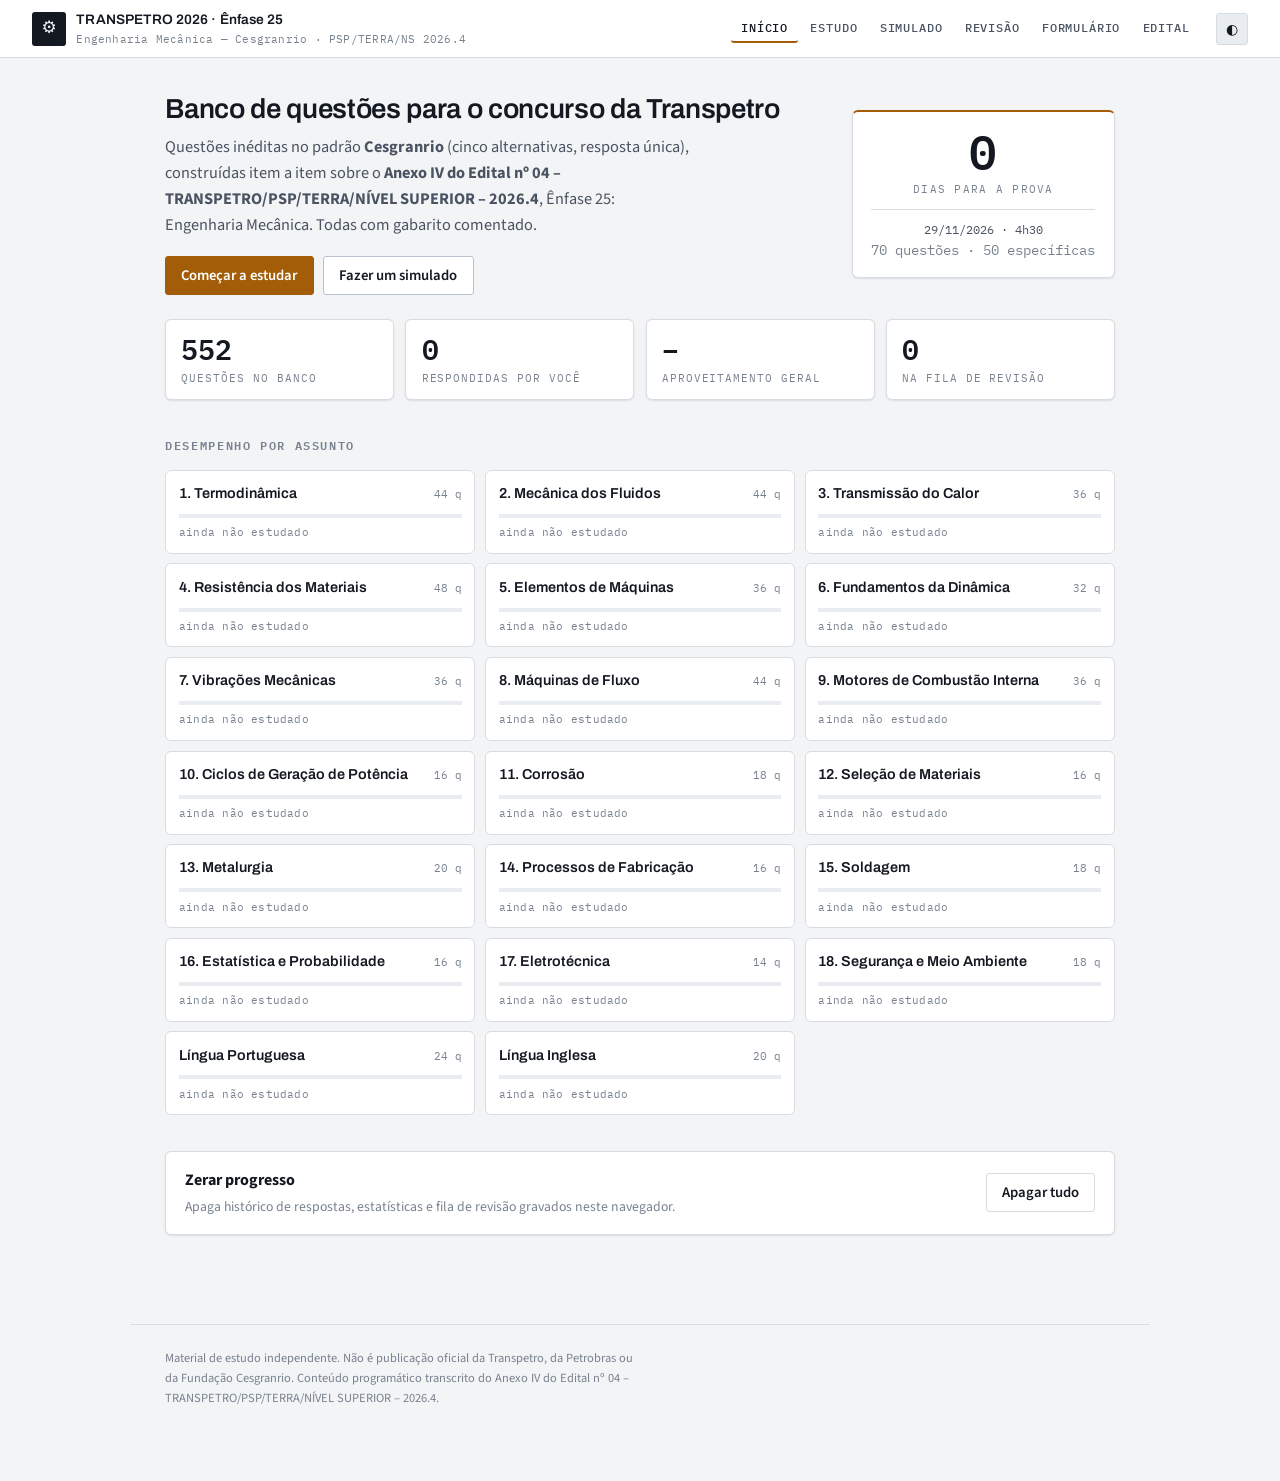
==== index.html @ f08c34f5 "feat: 552 questoes, resumo da materia e correcao do vies das alternativas - banco ampliado de 374 pa" ====
<!doctype html>
<html lang="pt-BR">
<head>
<meta charset="utf-8">
<meta name="viewport" content="width=device-width, initial-scale=1">
<title>Transpetro Ênfase 25</title>
<link rel="stylesheet" href="assets/style.css">
</head>
<body>

<header class="topbar">
  <div class="brand">
    <span class="logo">⚙</span>
    <div>
      <strong>TRANSPETRO 2026 · Ênfase 25</strong>
      <small>Engenharia Mecânica — Cesgranrio · PSP/TERRA/NS 2026.4</small>
    </div>
  </div>
  <nav class="mainnav">
    <button data-view="home" class="active">Início</button>
    <button data-view="estudo">Estudo</button>
    <button data-view="simulado">Simulado</button>
    <button data-view="revisao">Revisão</button>
    <button data-view="formulario">Formulário</button>
    <button data-view="edital">Edital</button>
  </nav>
  <div class="topactions">
    <button id="themeBtn" class="icon" title="Alternar tema">◐</button>
  </div>
</header>

<main id="app">

  <!-- ================= HOME ================= -->
  <section id="view-home" class="view active">
    <div class="hero">
      <div>
        <h1>Banco de questões para o concurso da Transpetro</h1>
        <p class="lead">Questões inéditas no padrão <strong>Cesgranrio</strong> (cinco alternativas, resposta única),
        construídas item a item sobre o <strong>Anexo IV do Edital nº 04 – TRANSPETRO/PSP/TERRA/NÍVEL SUPERIOR – 2026.4</strong>,
        Ênfase 25: Engenharia Mecânica. Todas com gabarito comentado.</p>
        <div class="herobtns">
          <button class="btn primary" data-goto="estudo">Começar a estudar</button>
          <button class="btn" data-goto="simulado">Fazer um simulado</button>
        </div>
      </div>
      <div class="countdown card" id="countdown"></div>
    </div>

    <div class="statgrid">
      <div class="card stat"><span class="stat-n" id="stTotal">–</span><span class="stat-l">questões no banco</span></div>
      <div class="card stat"><span class="stat-n" id="stFeitas">–</span><span class="stat-l">respondidas por você</span></div>
      <div class="card stat"><span class="stat-n" id="stAcerto">–</span><span class="stat-l">aproveitamento geral</span></div>
      <div class="card stat"><span class="stat-n" id="stErros">–</span><span class="stat-l">na fila de revisão</span></div>
    </div>

    <h2>Desempenho por assunto</h2>
    <div id="temaGrid" class="temagrid"></div>

    <div class="card danger-zone">
      <div>
        <strong>Zerar progresso</strong>
        <p class="muted">Apaga histórico de respostas, estatísticas e fila de revisão gravados neste navegador.</p>
      </div>
      <button class="btn ghost" id="resetBtn">Apagar tudo</button>
    </div>
  </section>

  <!-- ================= ESTUDO ================= -->
  <section id="view-estudo" class="view">
    <div id="estudoSetup">
      <h1>Modo estudo</h1>
      <p class="lead">Escolha os assuntos. O gabarito e o comentário aparecem logo após cada resposta.</p>

      <div class="card">
        <div class="row between">
          <strong>Assuntos</strong>
          <div class="btnset">
            <button class="btn tiny" id="selAll">Marcar todos</button>
            <button class="btn tiny" id="selNone">Desmarcar</button>
            <button class="btn tiny" id="selEsp">Só específicas</button>
          </div>
        </div>
        <div id="temaChecks" class="checkgrid"></div>
      </div>

      <div class="card">
        <div class="optrow">
          <label>Quantidade
            <select id="qtdSel">
              <option>10</option><option selected>20</option><option>30</option>
              <option>50</option><option value="9999">Todas</option>
            </select>
          </label>
          <label>Dificuldade
            <select id="nivelSel">
              <option value="">Todas</option>
              <option value="facil">Fácil</option>
              <option value="medio">Média</option>
              <option value="dificil">Difícil</option>
            </select>
          </label>
          <label>Filtro
            <select id="filtroSel">
              <option value="todas">Todas as questões</option>
              <option value="ineditas">Nunca respondidas</option>
              <option value="erradas">Que eu já errei</option>
              <option value="marcadas">Marcadas ★</option>
            </select>
          </label>
          <label class="chk"><input type="checkbox" id="embaralhar" checked> Embaralhar</label>
        </div>
        <button class="btn primary wide" id="startEstudo">Iniciar</button>
        <p class="muted" id="estudoAviso"></p>
      </div>
    </div>

    <div id="estudoRun" class="hidden">
      <div class="runbar">
        <button class="btn tiny ghost" id="sairEstudo">← Sair</button>
        <div class="progresswrap"><div class="progressbar"><i id="estProg"></i></div><span id="estCount"></span></div>
        <span id="estPlacar" class="placar"></span>
      </div>
      <div id="estudoQ"></div>
    </div>
  </section>

  <!-- ================= SIMULADO ================= -->
  <section id="view-simulado" class="view">
    <div id="simSetup">
      <h1>Simulado</h1>
      <p class="lead">Reproduz a estrutura da prova: <strong>50 questões de Conhecimentos Específicos + 10 de Língua
      Portuguesa + 10 de Língua Inglesa</strong>, em 4h30. Gabarito só no final.</p>

      <div class="card">
        <div class="optrow">
          <label>Modelo
            <select id="simModelo">
              <option value="oficial">Oficial — 70 questões (50+10+10) · 4h30</option>
              <option value="esp">Só Específicas — 50 questões · 3h20</option>
              <option value="rapido">Rápido — 20 questões específicas · 1h20</option>
            </select>
          </label>
          <label class="chk"><input type="checkbox" id="simTimer" checked> Cronômetro ativo</label>
        </div>
        <button class="btn primary wide" id="startSim">Iniciar simulado</button>
      </div>

      <div class="card info">
        <strong>Critérios de eliminação do edital (item 7.1.4.3)</strong>
        <ul>
          <li>Aproveitamento inferior a <strong>50%</strong> em Conhecimentos Específicos → eliminado.</li>
          <li>Aproveitamento inferior a <strong>50%</strong> em Conhecimentos Gerais → eliminado.</li>
          <li><strong>Grau zero</strong> em Português ou em Inglês → eliminado.</li>
        </ul>
        <p class="muted">O relatório final aplica esses três cortes automaticamente.</p>
      </div>
    </div>

    <div id="simRun" class="hidden">
      <div class="runbar sticky">
        <button class="btn tiny ghost" id="sairSim">← Abandonar</button>
        <div class="progresswrap"><div class="progressbar"><i id="simProg"></i></div><span id="simCount"></span></div>
        <span id="simClock" class="clock"></span>
        <button class="btn tiny primary" id="finalizarSim">Finalizar</button>
      </div>
      <div id="simNavGrid" class="navgrid"></div>
      <div id="simQ"></div>
      <div class="row center gap">
        <button class="btn" id="simPrev">← Anterior</button>
        <button class="btn" id="simNext">Próxima →</button>
      </div>
    </div>

    <div id="simResult" class="hidden"></div>
  </section>

  <!-- ================= REVISÃO ================= -->
  <section id="view-revisao" class="view">
    <h1>Revisão</h1>

    <div class="subnav">
      <button data-rev="resumo" class="active">Resumo da matéria</button>
      <button data-rev="fila">Minha fila de erros</button>
    </div>

    <div id="revResumo">
      <p class="lead">Síntese de todo o conteúdo da prova, item a item do Anexo IV, com o que precisa
      estar decorado e exemplos resolvidos. Boa leitura na véspera.</p>
      <div id="resumoBox"></div>
    </div>

    <div id="revFila" class="hidden">
      <p class="lead">Questões que você errou ou marcou com ★. Uma questão sai da fila depois de dois acertos seguidos.</p>
      <div id="revisaoLista"></div>
    </div>
  </section>

  <!-- ================= FORMULÁRIO ================= -->
  <section id="view-formulario" class="view">
    <h1>Formulário essencial</h1>
    <p class="lead">Relações que mais aparecem em prova, organizadas pelos itens do Anexo IV.</p>
    <div id="formularioBox"></div>
  </section>

  <!-- ================= EDITAL ================= -->
  <section id="view-edital" class="view">
    <h1>O que cai na prova</h1>
    <div id="editalBox"></div>
  </section>

</main>

<footer class="foot">
  <p>Material de estudo independente. Não é publicação oficial da Transpetro, da Petrobras ou da Fundação Cesgranrio.
  Conteúdo programático transcrito do Anexo IV do Edital nº 04 – TRANSPETRO/PSP/TERRA/NÍVEL SUPERIOR – 2026.4.</p>
</footer>

<script src="data/edital.js"></script>
<script src="data/formulario.js"></script>
<script src="data/resumo.js"></script>
<script src="data/q-termodinamica.js"></script>
<script src="data/q-mecflu.js"></script>
<script src="data/q-transcal.js"></script>
<script src="data/q-resmat.js"></script>
<script src="data/q-elemmaq.js"></script>
<script src="data/q-dinamica.js"></script>
<script src="data/q-vibracoes.js"></script>
<script src="data/q-maqfluxo.js"></script>
<script src="data/q-mci.js"></script>
<script src="data/q-ciclospot.js"></script>
<script src="data/q-corrosao.js"></script>
<script src="data/q-selmat.js"></script>
<script src="data/q-metalurgia.js"></script>
<script src="data/q-fabricacao.js"></script>
<script src="data/q-soldagem.js"></script>
<script src="data/q-estatistica.js"></script>
<script src="data/q-eletrotecnica.js"></script>
<script src="data/q-seguranca.js"></script>
<script src="data/q-dinamica-2.js"></script>
<script src="data/q-elemmaq-2.js"></script>
<script src="data/q-maqfluxo-2.js"></script>
<script src="data/q-mci-2.js"></script>
<script src="data/q-mecflu-2.js"></script>
<script src="data/q-resmat-2.js"></script>
<script src="data/q-termodinamica-2.js"></script>
<script src="data/q-transcal-2.js"></script>
<script src="data/q-vibracoes-2.js"></script>
<script src="data/q-portugues.js"></script>
<script src="data/q-ingles.js"></script>
<script src="assets/app.js"></script>
</body>
</html>
---- assets/style.css ----
@import url('https://fonts.googleapis.com/css2?family=Archivo:wght@500;600;700&family=IBM+Plex+Mono:wght@400;500;600&family=Source+Sans+3:ital,wght@0,400;0,600;1,400&display=swap');

/* ============================================================
   Identidade: painel de instrumentos / prancha de desenho.
   Neutro grafite frio, acento âmbar de ponteiro de manômetro.
   ============================================================ */
:root{
  --bg:#f2f4f6;
  --surface:#ffffff;
  --surface-2:#e9ecf0;
  --ink:#141821;
  --ink-2:#4a5361;
  --ink-3:#78828f;
  --line:#d7dce3;
  --line-strong:#b9c1cc;

  --accent:#a35c07;          /* âmbar queimado — ponteiro */
  --accent-ink:#ffffff;
  --accent-wash:#fbf1e2;

  --ok:#0d6b4f;
  --ok-wash:#e4f2ec;
  --bad:#a52a1f;
  --bad-wash:#fbeae8;
  --warn:#8a6a00;

  --r:6px;
  --shadow:0 1px 0 rgba(20,24,33,.04), 0 1px 3px rgba(20,24,33,.06);

  --display:"Archivo","Segoe UI",system-ui,sans-serif;
  --body:"Source Sans 3","Segoe UI",system-ui,sans-serif;
  --mono:"IBM Plex Mono",ui-monospace,Consolas,monospace;
}
@media (prefers-color-scheme: dark){
  :root:not([data-theme="light"]){
    --bg:#0e1116;
    --surface:#161a21;
    --surface-2:#1e232c;
    --ink:#e4e9f0;
    --ink-2:#a4aeba;
    --ink-3:#7c8794;
    --line:#262c36;
    --line-strong:#39414d;

    --accent:#e2a44b;
    --accent-ink:#141821;
    --accent-wash:#2a2013;

    --ok:#3fc796;
    --ok-wash:#0f2b22;
    --bad:#ff7f70;
    --bad-wash:#2e1613;
    --warn:#d9b34a;

    --shadow:0 1px 0 rgba(0,0,0,.3), 0 2px 10px rgba(0,0,0,.35);
  }
}
:root[data-theme="dark"]{
  --bg:#0e1116;
  --surface:#161a21;
  --surface-2:#1e232c;
  --ink:#e4e9f0;
  --ink-2:#a4aeba;
  --ink-3:#7c8794;
  --line:#262c36;
  --line-strong:#39414d;

  --accent:#e2a44b;
  --accent-ink:#141821;
  --accent-wash:#2a2013;

  --ok:#3fc796;
  --ok-wash:#0f2b22;
  --bad:#ff7f70;
  --bad-wash:#2e1613;
  --warn:#d9b34a;

  --shadow:0 1px 0 rgba(0,0,0,.3), 0 2px 10px rgba(0,0,0,.35);
}

*{box-sizing:border-box}
html,body{margin:0;padding:0}
body{
  background:var(--bg);
  color:var(--ink);
  font:400 16px/1.6 var(--body);
  -webkit-font-smoothing:antialiased;
  text-rendering:optimizeLegibility;
}
h1,h2,h3{font-family:var(--display);font-weight:600;letter-spacing:-.012em;text-wrap:balance;margin:0}
h1{font-size:1.72rem;line-height:1.2;margin-bottom:.35rem}
h2{font-size:.78rem;font-weight:600;text-transform:uppercase;letter-spacing:.13em;
   font-family:var(--mono);color:var(--ink-3);margin:2.2rem 0 .9rem}
h3{font-size:1rem;margin-bottom:.45rem}
p{margin:.5rem 0}
a{color:var(--accent)}
.muted{color:var(--ink-3);font-size:.86rem}
.lead{color:var(--ink-2);max-width:66ch;font-size:1.02rem}
.hidden{display:none !important}
:focus-visible{outline:2px solid var(--accent);outline-offset:2px}
@media (prefers-reduced-motion: reduce){*{animation:none !important;transition:none !important}}

/* ===== painel superior ===== */
.topbar{
  position:sticky;top:0;z-index:50;
  display:flex;align-items:center;gap:1rem;flex-wrap:wrap;
  padding:.55rem clamp(.8rem,3vw,2rem);
  background:var(--surface);
  border-bottom:1px solid var(--line);
}
.brand{display:flex;align-items:center;gap:.65rem;min-width:0}
.brand .logo{
  width:34px;height:34px;flex:none;display:grid;place-items:center;
  background:var(--ink);color:var(--bg);border-radius:3px;font-size:17px;
}
.brand strong{
  display:block;font-family:var(--display);font-size:.86rem;font-weight:600;
  letter-spacing:.005em;
}
.brand small{
  display:block;color:var(--ink-3);font-size:.68rem;
  font-family:var(--mono);letter-spacing:.02em;
}
.mainnav{display:flex;gap:.1rem;flex-wrap:wrap;margin-left:auto}
.mainnav button{
  background:none;border:0;padding:.4rem .65rem;border-radius:3px;
  color:var(--ink-2);cursor:pointer;
  font-family:var(--mono);font-size:.74rem;font-weight:500;
  text-transform:uppercase;letter-spacing:.07em;
  border-bottom:2px solid transparent;
}
.mainnav button:hover{color:var(--ink);background:var(--surface-2)}
.mainnav button.active{color:var(--ink);border-bottom-color:var(--accent)}
.icon{
  background:var(--surface-2);border:1px solid var(--line);color:var(--ink);
  width:32px;height:32px;border-radius:3px;cursor:pointer;font-size:14px;
}
.icon:hover{border-color:var(--line-strong)}

/* ===== layout ===== */
main{max-width:1020px;margin:0 auto;padding:clamp(1.1rem,3vw,2.2rem)}
.view{display:none}
.view.active{display:block;animation:rise .2s ease}
@keyframes rise{from{opacity:0;transform:translateY(5px)}to{opacity:1;transform:none}}

.card{
  background:var(--surface);border:1px solid var(--line);border-radius:var(--r);
  padding:1rem 1.15rem;box-shadow:var(--shadow);margin:.9rem 0;
}
.card.info{border-top:2px solid var(--accent)}
.card.info ul{margin:.5rem 0 .3rem 1.05rem;padding:0}
.card.info li{margin:.25rem 0;font-size:.95rem}

.row{display:flex;align-items:center;gap:.6rem;flex-wrap:wrap}
.row.between{justify-content:space-between}
.row.center{justify-content:center}
.row.gap{gap:.7rem;margin-top:1.1rem}
.btnset{display:flex;gap:.3rem;flex-wrap:wrap}

/* ===== botões ===== */
.btn{
  background:var(--surface);border:1px solid var(--line-strong);color:var(--ink);
  padding:.5rem .95rem;border-radius:3px;cursor:pointer;
  font-family:var(--body);font-size:.92rem;font-weight:600;
  transition:background .12s,border-color .12s,color .12s;
}
.btn:hover{border-color:var(--accent);color:var(--accent)}
.btn.primary{background:var(--accent);border-color:var(--accent);color:var(--accent-ink)}
.btn.primary:hover{filter:brightness(1.08);color:var(--accent-ink)}
.btn.ghost{background:transparent;border-color:var(--line)}
.btn.tiny{
  padding:.28rem .55rem;font-family:var(--mono);font-size:.72rem;font-weight:500;
  text-transform:uppercase;letter-spacing:.06em;
}
.btn.wide{width:100%;margin-top:.9rem;padding:.68rem}
.btn:disabled{opacity:.4;cursor:not-allowed}

/* ===== hero + contagem ===== */
.hero{display:grid;grid-template-columns:1fr auto;gap:1.6rem;align-items:center}
.herobtns{display:flex;gap:.6rem;margin-top:1.1rem;flex-wrap:wrap}
.countdown{
  text-align:center;min-width:200px;margin:0;
  border-top:2px solid var(--accent);
}
.countdown .d{
  display:block;font-family:var(--mono);font-size:2.9rem;font-weight:600;
  color:var(--ink);line-height:1;font-variant-numeric:tabular-nums;
}
.countdown .lbl{
  display:block;font-family:var(--mono);font-size:.66rem;color:var(--ink-3);
  text-transform:uppercase;letter-spacing:.12em;margin-top:.4rem;
}
.countdown .date{
  font-family:var(--mono);font-size:.76rem;margin-top:.7rem;padding-top:.6rem;
  border-top:1px solid var(--line);color:var(--ink-2);
}
@media(max-width:720px){.hero{grid-template-columns:1fr}}

/* ===== indicadores ===== */
.statgrid{display:grid;grid-template-columns:repeat(auto-fit,minmax(146px,1fr));gap:.7rem;margin:1.5rem 0}
.stat{text-align:left;margin:0;padding:.85rem .95rem}
.stat-n{
  display:block;font-family:var(--mono);font-size:1.75rem;font-weight:600;
  color:var(--ink);line-height:1.1;font-variant-numeric:tabular-nums;
}
.stat-l{
  display:block;font-family:var(--mono);font-size:.66rem;color:var(--ink-3);
  text-transform:uppercase;letter-spacing:.09em;margin-top:.4rem;line-height:1.4;
}

.temagrid{display:grid;grid-template-columns:repeat(auto-fill,minmax(248px,1fr));gap:.6rem}
.temacard{
  background:var(--surface);border:1px solid var(--line);border-radius:var(--r);
  padding:.7rem .8rem;cursor:pointer;transition:border-color .12s,transform .12s;
  text-align:left;font:inherit;color:inherit;width:100%;
}
.temacard:hover{border-color:var(--accent);transform:translateY(-1px)}
.temacard .tt{display:flex;justify-content:space-between;gap:.5rem;align-items:baseline}
.temacard .tt span:first-child{font-family:var(--display);font-size:.9rem;font-weight:600}
.temacard .tt span:last-child{
  font-family:var(--mono);font-size:.7rem;color:var(--ink-3);white-space:nowrap;
  font-variant-numeric:tabular-nums;
}
.bar{height:4px;background:var(--surface-2);margin-top:.55rem;overflow:hidden}
.bar i{display:block;height:100%;background:var(--ok);transition:width .3s}
.bar i.low{background:var(--bad)} .bar i.mid{background:var(--warn)}
.temacard .sub{
  font-family:var(--mono);font-size:.68rem;color:var(--ink-3);margin-top:.4rem;
  letter-spacing:.02em;
}

.danger-zone{display:flex;justify-content:space-between;align-items:center;gap:1rem;flex-wrap:wrap;margin-top:2.2rem}
.danger-zone p{margin:.15rem 0 0}

/* ===== formulários ===== */
.checkgrid{display:grid;grid-template-columns:repeat(auto-fill,minmax(232px,1fr));gap:.15rem;margin-top:.9rem}
.checkgrid label{
  display:flex;align-items:center;gap:.5rem;padding:.35rem .5rem;border-radius:3px;
  font-size:.9rem;cursor:pointer;
}
.checkgrid label:hover{background:var(--surface-2)}
.checkgrid .cnt{
  margin-left:auto;color:var(--ink-3);font-family:var(--mono);font-size:.7rem;
  font-variant-numeric:tabular-nums;
}
input[type=checkbox]{accent-color:var(--accent);width:15px;height:15px;flex:none}
.optrow{display:flex;gap:1.2rem;flex-wrap:wrap;align-items:end}
.optrow label{
  display:flex;flex-direction:column;gap:.3rem;
  font-family:var(--mono);font-size:.68rem;color:var(--ink-3);
  text-transform:uppercase;letter-spacing:.09em;
}
.optrow label.chk{
  flex-direction:row;align-items:center;gap:.45rem;text-transform:none;
  letter-spacing:0;font-family:var(--body);font-size:.9rem;color:var(--ink);
  padding-bottom:.45rem;
}
select{
  background:var(--surface);color:var(--ink);border:1px solid var(--line-strong);
  border-radius:3px;padding:.42rem .55rem;font-family:var(--body);font-size:.92rem;
}

/* ===== barra de execução ===== */
.runbar{
  display:flex;align-items:center;gap:.9rem;flex-wrap:wrap;
  background:var(--surface);border:1px solid var(--line);border-radius:var(--r);
  padding:.5rem .75rem;margin-bottom:1rem;
}
.runbar.sticky{position:sticky;top:53px;z-index:20}
.progresswrap{flex:1;display:flex;align-items:center;gap:.6rem;min-width:150px}
.progressbar{flex:1;height:4px;background:var(--surface-2);overflow:hidden}
.progressbar i{display:block;height:100%;background:var(--accent);width:0;transition:width .25s}
.progresswrap span{
  font-family:var(--mono);font-size:.72rem;color:var(--ink-3);white-space:nowrap;
  font-variant-numeric:tabular-nums;
}
.placar{font-family:var(--mono);font-size:.78rem;color:var(--ink-2);white-space:nowrap;font-variant-numeric:tabular-nums}
.clock{font-family:var(--mono);font-variant-numeric:tabular-nums;font-weight:600;font-size:.9rem}
.clock.warn{color:var(--bad)}

.navgrid{display:flex;flex-wrap:wrap;gap:.2rem;margin-bottom:1rem}
.navgrid button{
  width:28px;height:28px;border-radius:2px;border:1px solid var(--line);
  background:var(--surface);color:var(--ink-3);cursor:pointer;
  font-family:var(--mono);font-size:.68rem;font-variant-numeric:tabular-nums;
}
.navgrid button.done{background:var(--surface-2);border-color:var(--line-strong);color:var(--ink)}
.navgrid button.flag{border-color:var(--accent);color:var(--accent)}
.navgrid button.cur{outline:2px solid var(--accent);outline-offset:1px}

/* ===== questão ===== */
.q{
  background:var(--surface);border:1px solid var(--line);border-radius:var(--r);
  padding:1.15rem 1.25rem;box-shadow:var(--shadow);margin-bottom:1rem;
}
.qhead{
  display:flex;justify-content:space-between;gap:.6rem;align-items:flex-start;
  margin-bottom:.85rem;padding-bottom:.7rem;border-bottom:1px solid var(--line);flex-wrap:wrap;
}
.qtags{display:flex;gap:.4rem;flex-wrap:wrap;align-items:center}
.tag{
  font-family:var(--mono);font-size:.66rem;text-transform:uppercase;letter-spacing:.07em;
  color:var(--ink-3);
}
.tag+.tag::before{content:"·";margin-right:.4rem;color:var(--line-strong)}
.tag.tema{color:var(--ink);font-weight:600}
.tag.facil{color:var(--ok)} .tag.medio{color:var(--warn)} .tag.dificil{color:var(--bad)}
.starbtn{background:none;border:0;font-size:1.05rem;color:var(--line-strong);cursor:pointer;line-height:1;padding:0}
.starbtn:hover{color:var(--accent)}
.starbtn.on{color:var(--accent)}

.qtexto{margin:0 0 .5rem;white-space:pre-wrap;color:var(--ink-2);max-width:70ch}
/* termo sob análise no enunciado: destacado por cor, não apenas por peso */
.termo{
  background:var(--accent-wash);color:var(--accent);
  font-weight:600;padding:.05em .32em;border-radius:3px;
  border-bottom:2px solid var(--accent);
  -webkit-box-decoration-break:clone;box-decoration-break:clone;
}
.qbox{
  background:var(--surface-2);border-left:2px solid var(--line-strong);
  padding:.7rem .9rem;margin:.8rem 0;
  font-family:var(--mono);font-size:.84rem;line-height:1.5;
  display:grid;grid-template-columns:auto minmax(0,1fr);gap:.34rem 1.1rem;
  align-items:baseline;overflow-x:auto;
}
.qbox .d-full{grid-column:1/-1}
.qbox .d-k{color:var(--ink-3);white-space:nowrap}
.qbox .d-v{color:var(--ink);white-space:pre-wrap}
.qbox .d-gap{height:.35rem}
@media(max-width:520px){
  .qbox{grid-template-columns:minmax(0,1fr);gap:.15rem}
  .qbox .d-k{color:var(--ink-3);margin-top:.3rem}
}
.qpergunta{font-weight:600;margin:.9rem 0 .95rem;max-width:70ch}

/* folha de respostas */
.alts{display:flex;flex-direction:column;gap:.5rem}
.alt{
  display:flex;gap:.7rem;align-items:flex-start;text-align:left;width:100%;
  background:var(--surface);border:1px solid var(--line);border-radius:3px;
  padding:.6rem .75rem;font-family:var(--body);font-size:.96rem;color:var(--ink);
  cursor:pointer;transition:border-color .1s,background .1s;
}
.alt:hover:not(:disabled){border-color:var(--accent);background:var(--accent-wash)}
.alt .letra{
  flex:none;width:22px;height:22px;display:grid;place-items:center;border-radius:2px;
  background:var(--surface-2);color:var(--ink-3);
  font-family:var(--mono);font-size:.72rem;font-weight:600;margin-top:.1rem;
}
.alt.sel{border-color:var(--accent);background:var(--accent-wash)}
.alt.sel .letra{background:var(--accent);color:var(--accent-ink)}
.alt.certa{border-color:var(--ok);background:var(--ok-wash)}
.alt.certa .letra{background:var(--ok);color:#fff}
.alt.errada{border-color:var(--bad);background:var(--bad-wash)}
.alt.errada .letra{background:var(--bad);color:#fff}
.alt:disabled{cursor:default;opacity:1}

.feedback{margin-top:1rem;padding:.85rem 1rem;border-left:3px solid var(--line-strong);background:var(--surface-2)}
.feedback .fh{
  font-family:var(--mono);font-size:.72rem;font-weight:600;text-transform:uppercase;
  letter-spacing:.09em;margin-bottom:.5rem;
}
.feedback.ok{border-left-color:var(--ok);background:var(--ok-wash)}
.feedback.ok .fh{color:var(--ok)}
.feedback.bad{border-left-color:var(--bad);background:var(--bad-wash)}
.feedback.bad .fh{color:var(--bad)}
.feedback p{margin:.4rem 0;font-size:.94rem;max-width:70ch}
.gabarito{
  display:flex;flex-direction:column;gap:.1rem;
  margin:.2rem 0 .8rem;border-top:1px solid var(--line);padding-top:.6rem;
}
.g-linha{
  display:grid;grid-template-columns:1.6rem minmax(0,1fr) 1.2rem;
  gap:.55rem;align-items:baseline;
  padding:.32rem .4rem;border-radius:4px;font-size:.9rem;color:var(--ink-2);
}
.g-linha + .g-linha{border-top:1px dotted var(--line)}
.g-letra{
  font-family:var(--mono);font-weight:600;font-size:.8rem;
  color:var(--ink-3);text-align:center;
}
.g-marca{font-weight:700;text-align:center}
.g-linha.g-certa{background:var(--ok-wash);color:var(--ink);font-weight:600}
.g-linha.g-certa .g-letra,.g-linha.g-certa .g-marca{color:var(--ok)}
.g-linha.g-errada{background:var(--bad-wash)}
.g-linha.g-errada .g-letra,.g-linha.g-errada .g-marca{color:var(--bad)}
.g-resumo{
  margin-top:.5rem;padding-top:.5rem;border-top:1px solid var(--line);
  font-family:var(--mono);font-size:.8rem;color:var(--ink-2);
}
.feedback .calc{
  font-size:.82rem;line-height:1.6;
  background:var(--surface);border:1px solid var(--line);
  padding:.6rem .8rem;margin:.55rem 0;overflow-x:auto;
  display:flex;flex-direction:column;gap:.16rem;
}
.calc .cl{
  display:flex;flex-wrap:wrap;align-items:baseline;
  gap:.15rem 1.4rem;justify-content:space-between;
}
.calc .cm{font-family:var(--mono);white-space:pre-wrap}
.calc .cn{font-family:var(--mono);color:var(--ink-3);white-space:pre-wrap}
.calc .cl-gap{height:.45rem}
.fbslot > .btn{margin-top:.9rem}

/* ===== resultado ===== */
.resulthead{text-align:center;padding:1.8rem 1rem}
.resultscore{
  font-family:var(--mono);font-size:3.1rem;font-weight:600;color:var(--ink);
  line-height:1;font-variant-numeric:tabular-nums;
}
.verdict{
  display:inline-block;margin-top:.8rem;padding:.35rem .85rem;border-radius:3px;
  font-family:var(--mono);font-size:.76rem;font-weight:600;
  text-transform:uppercase;letter-spacing:.07em;
}
.verdict.pass{background:var(--ok-wash);color:var(--ok)}
.verdict.fail{background:var(--bad-wash);color:var(--bad)}
table.res{width:100%;border-collapse:collapse;font-size:.9rem;margin-top:.5rem}
table.res th,table.res td{padding:.45rem .5rem;border-bottom:1px solid var(--line);text-align:left}
table.res th{
  font-family:var(--mono);color:var(--ink-3);font-weight:500;font-size:.68rem;
  text-transform:uppercase;letter-spacing:.09em;
}
table.res td.num{text-align:right;font-family:var(--mono);font-variant-numeric:tabular-nums}
.tablewrap{overflow-x:auto}

/* ===== sub-abas e resumo ===== */
.subnav{display:flex;gap:.3rem;flex-wrap:wrap;margin:.9rem 0 1.1rem;border-bottom:1px solid var(--line)}
.subnav button{
  background:none;border:0;border-bottom:2px solid transparent;
  padding:.5rem .8rem;cursor:pointer;color:var(--ink-3);
  font-family:var(--mono);font-size:.74rem;font-weight:500;
  text-transform:uppercase;letter-spacing:.07em;
}
.subnav button:hover{color:var(--ink)}
.subnav button.active{color:var(--ink);border-bottom-color:var(--accent)}

.r-sintese{color:var(--ink-2);max-width:74ch;margin:0 0 1rem}
.r-rotulo{
  font-family:var(--mono);font-size:.66rem;text-transform:uppercase;
  letter-spacing:.12em;color:var(--ink-3);
  margin:1.1rem 0 .5rem;padding-bottom:.3rem;border-bottom:1px solid var(--line);
}
.r-chaves{margin:0;padding-left:1.1rem}
.r-chaves li{margin:.35rem 0;font-size:.92rem;max-width:76ch}
.r-ex{
  border-left:2px solid var(--accent);background:var(--surface-2);
  padding:.7rem .9rem;margin:.6rem 0;border-radius:0 4px 4px 0;
}
.r-ex-t{font-family:var(--display);font-weight:600;font-size:.92rem;margin-bottom:.3rem}
.r-ex-q{font-size:.9rem;color:var(--ink-2);margin-bottom:.5rem;max-width:74ch}
.r-ex-s{
  font-family:var(--mono);font-size:.84rem;line-height:1.6;white-space:pre-wrap;
  background:var(--surface);border:1px solid var(--line);border-radius:4px;
  padding:.55rem .7rem;overflow-x:auto;
}

/* ===== acordeões ===== */
.fsec{margin-bottom:.4rem}
.fsec summary{
  cursor:pointer;padding:.7rem .9rem;background:var(--surface);
  border:1px solid var(--line);border-radius:var(--r);
  font-family:var(--display);font-weight:600;font-size:.95rem;list-style:none;
}
.fsec summary::-webkit-details-marker{display:none}
.fsec summary::before{content:"+";color:var(--accent);font-family:var(--mono);margin-right:.5rem}
.fsec[open] summary::before{content:"−"}
.fsec[open] summary{border-radius:var(--r) var(--r) 0 0;border-bottom:0}
.fsec .fbody{
  border:1px solid var(--line);border-top:0;border-radius:0 0 var(--r) var(--r);
  background:var(--surface);padding:.9rem 1.05rem;
}
.fsec .fbody p{max-width:74ch}
.fitem{padding:.5rem 0;border-bottom:1px solid var(--line)}
.fitem:last-child{border-bottom:0}
.fitem .fname{font-size:.85rem;color:var(--ink-2)}
.fitem .fform{
  margin-top:.3rem;display:flex;flex-direction:column;gap:.22rem;overflow-x:auto;
}
.fform .fl{
  font-family:var(--mono);font-size:.92rem;color:var(--ink);
  line-height:1.5;white-space:pre-wrap;
}
.fform .fl + .fl{
  padding-left:.75rem;border-left:2px solid var(--line);
  color:var(--ink-2);font-size:.88rem;
}
.fform .fn{color:var(--ink-3);font-size:.85em;margin-left:.6rem;white-space:pre-wrap}
.fitem .fobs{font-size:.8rem;color:var(--ink-3);margin-top:.25rem;max-width:74ch}

.foot{
  max-width:1020px;margin:2.5rem auto 3rem;padding:1rem clamp(1.1rem,3vw,2.2rem);
  border-top:1px solid var(--line);color:var(--ink-3);font-size:.78rem;
}
.foot p{max-width:78ch}

.empty{text-align:center;padding:2.6rem 1rem;color:var(--ink-3)}
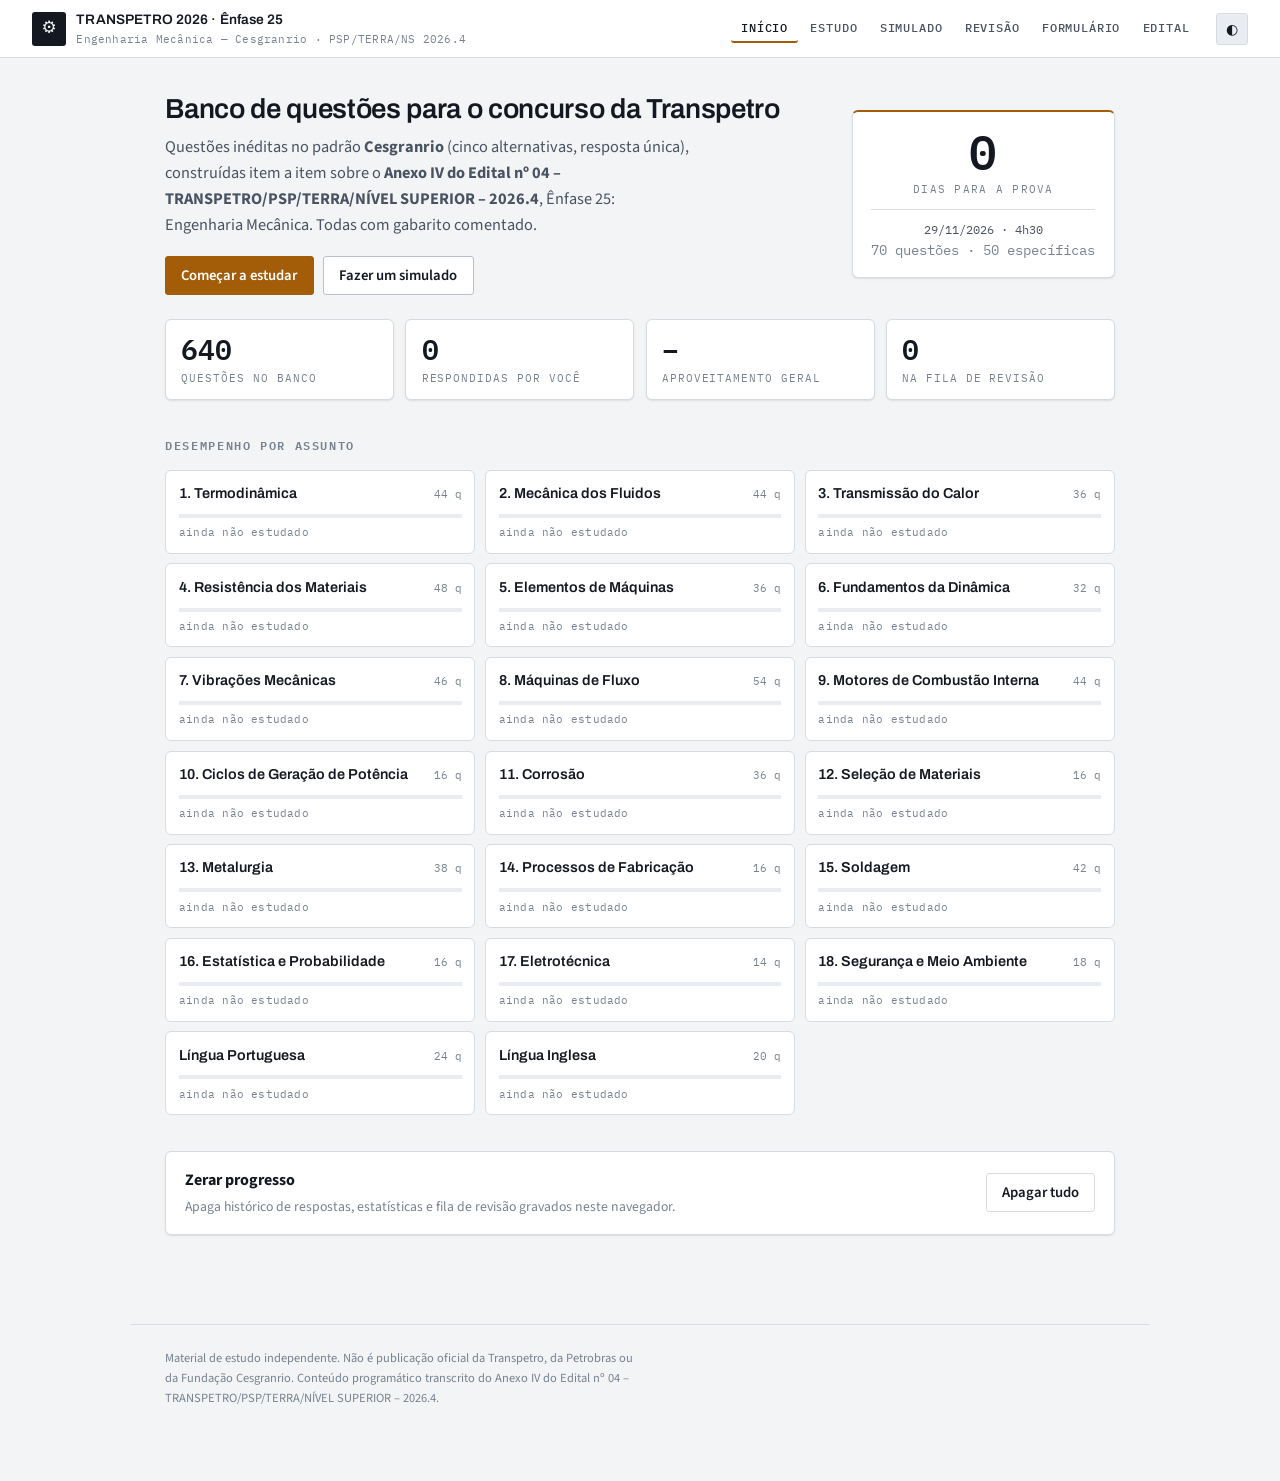
==== commit 779c5717: "Resumo detalhado por assunto e 88 novas questões Cada questão agora traz o botão "Resumo do assunto"" ====
--- a/index.html
+++ b/index.html
@@ -198,8 +198,22 @@
 
   <!-- ================= FORMULÁRIO ================= -->
   <section id="view-formulario" class="view">
-    <h1>Formulário essencial</h1>
-    <p class="lead">Relações que mais aparecem em prova, organizadas pelos itens do Anexo IV.</p>
+    <div class="print-cabecalho">
+      <strong>Formulário — TRANSPETRO 2026 · Ênfase 25: Engenharia Mecânica</strong>
+      <span>Conteúdo programático do Anexo IV do Edital nº 04 – TRANSPETRO/PSP/TERRA/NS – 2026.4</span>
+    </div>
+    <div class="row between naoimprimir">
+      <div>
+        <h1>Formulário essencial</h1>
+        <p class="lead">Relações que mais aparecem em prova, com o significado de cada variável,
+        organizadas pelos itens do Anexo IV.</p>
+      </div>
+      <div class="btnset">
+        <button class="btn tiny" id="abrirTudo">Abrir todas</button>
+        <button class="btn tiny" id="fecharTudo">Fechar todas</button>
+        <button class="btn primary" id="imprimirForm" title="Abre a caixa de impressão; escolha &quot;Salvar como PDF&quot; no destino">Imprimir / Salvar em PDF</button>
+      </div>
+    </div>
     <div id="formularioBox"></div>
   </section>
 
@@ -211,6 +225,24 @@
 
 </main>
 
+<div id="verbetePainel" class="vp hidden" role="dialog" aria-modal="true" aria-labelledby="vpTitulo">
+  <div class="vp-fundo" data-fechar="1"></div>
+  <div class="vp-caixa">
+    <div class="vp-topo">
+      <div>
+        <span class="vp-eyebrow" id="vpTema"></span>
+        <h2 id="vpTitulo"></h2>
+      </div>
+      <button class="icon" id="vpFechar" title="Fechar (Esc)">✕</button>
+    </div>
+    <div class="vp-corpo" id="vpCorpo"></div>
+    <div class="vp-rodape">
+      <span class="muted" id="vpCobertura"></span>
+      <button class="btn tiny" data-fechar="1">Voltar à questão</button>
+    </div>
+  </div>
+</div>
+
 <footer class="foot">
   <p>Material de estudo independente. Não é publicação oficial da Transpetro, da Petrobras ou da Fundação Cesgranrio.
   Conteúdo programático transcrito do Anexo IV do Edital nº 04 – TRANSPETRO/PSP/TERRA/NÍVEL SUPERIOR – 2026.4.</p>
@@ -219,6 +251,11 @@
 <script src="data/edital.js"></script>
 <script src="data/formulario.js"></script>
 <script src="data/resumo.js"></script>
+<script src="data/verbetes-1.js"></script>
+<script src="data/verbetes-2.js"></script>
+<script src="data/verbetes-3.js"></script>
+<script src="data/verbetes-4.js"></script>
+<script src="data/verbetes-5.js"></script>
 <script src="data/q-termodinamica.js"></script>
 <script src="data/q-mecflu.js"></script>
 <script src="data/q-transcal.js"></script>
@@ -246,6 +283,12 @@
 <script src="data/q-termodinamica-2.js"></script>
 <script src="data/q-transcal-2.js"></script>
 <script src="data/q-vibracoes-2.js"></script>
+<script src="data/q-soldagem-2.js"></script>
+<script src="data/q-metalurgia-2.js"></script>
+<script src="data/q-corrosao-2.js"></script>
+<script src="data/q-maqfluxo-3.js"></script>
+<script src="data/q-vibracoes-3.js"></script>
+<script src="data/q-mci-3.js"></script>
 <script src="data/q-portugues.js"></script>
 <script src="data/q-ingles.js"></script>
 <script src="assets/app.js"></script>
--- a/assets/style.css
+++ b/assets/style.css
@@ -305,6 +305,8 @@
 .tag+.tag::before{content:"·";margin-right:.4rem;color:var(--line-strong)}
 .tag.tema{color:var(--ink);font-weight:600}
 .tag.facil{color:var(--ok)} .tag.medio{color:var(--warn)} .tag.dificil{color:var(--bad)}
+.qacoes{display:flex;align-items:center;gap:.5rem;flex:none}
+.verbbtn{white-space:nowrap}
 .starbtn{background:none;border:0;font-size:1.05rem;color:var(--line-strong);cursor:pointer;line-height:1;padding:0}
 .starbtn:hover{color:var(--accent)}
 .starbtn.on{color:var(--accent)}
@@ -488,7 +490,25 @@
   color:var(--ink-2);font-size:.88rem;
 }
 .fform .fn{color:var(--ink-3);font-size:.85em;margin-left:.6rem;white-space:pre-wrap}
-.fitem .fobs{font-size:.8rem;color:var(--ink-3);margin-top:.25rem;max-width:74ch}
+.fitem .fobs{font-size:.79rem;color:var(--ink-3);margin-top:.25rem;max-width:74ch}
+
+/* legenda das variáveis de cada fórmula */
+.fvars{
+  list-style:none;margin:.4rem 0 0;padding:0;
+  display:grid;grid-template-columns:repeat(auto-fill,minmax(230px,1fr));
+  gap:.1rem .9rem;
+}
+.fvars li{
+  font-size:.78rem;color:var(--ink-2);line-height:1.45;
+  padding-left:.7rem;position:relative;
+}
+.fvars li::before{
+  content:"";position:absolute;left:0;top:.55em;
+  width:3px;height:3px;border-radius:50%;background:var(--line-strong);
+}
+
+/* cabeçalho que só aparece no papel */
+.print-cabecalho{display:none}
 
 .foot{
   max-width:1020px;margin:2.5rem auto 3rem;padding:1rem clamp(1.1rem,3vw,2.2rem);
@@ -497,3 +517,98 @@
 .foot p{max-width:78ch}
 
 .empty{text-align:center;padding:2.6rem 1rem;color:var(--ink-3)}
+
+
+/* ============================================================
+   IMPRESSÃO — sai apenas o formulário, em preto sobre branco
+   ============================================================ */
+@media print{
+  @page{ margin:14mm 12mm; }
+
+  .topbar,.foot,.naoimprimir,.subnav,.mainnav,.icon{display:none !important}
+  .view{display:none !important}
+  #view-formulario{display:block !important}
+  main{max-width:none;margin:0;padding:0}
+
+  body{background:#fff;color:#000;font-size:9.5pt;-webkit-print-color-adjust:exact}
+
+  .print-cabecalho{
+    display:block;border-bottom:1.5pt solid #000;
+    padding-bottom:3mm;margin-bottom:5mm;
+  }
+  .print-cabecalho strong{display:block;font-family:var(--display);font-size:13pt}
+  .print-cabecalho span{display:block;font-size:8pt;color:#444;margin-top:1mm}
+
+  .fsec{margin:0 0 3mm;break-inside:avoid}
+  .fsec summary{
+    background:none;border:0;border-bottom:1pt solid #000;border-radius:0;
+    padding:1.5mm 0;font-size:11.5pt;margin-top:4mm;break-after:avoid;
+  }
+  .fsec summary::before{content:""}
+  .fsec summary .muted{display:none}
+  .fsec .fbody{border:0;padding:2mm 0 0;background:none}
+
+  .fitem{
+    break-inside:avoid;padding:1.6mm 0;
+    border-bottom:0.3pt dotted #aaa;
+  }
+  .fitem .fname{font-size:8.5pt;color:#333;font-weight:600}
+  .fform{margin-top:1mm}
+  .fform .fl{font-size:9.5pt;color:#000}
+  .fform .fl + .fl{border-left:1pt solid #bbb;color:#222;font-size:9pt}
+  .fform .fn{color:#555}
+  .fvars{grid-template-columns:repeat(auto-fill,minmax(58mm,1fr));gap:0 4mm;margin-top:1mm}
+  .fvars li{font-size:7.5pt;color:#333}
+  .fvars li::before{background:#999}
+  .fitem .fobs{font-size:7.5pt;color:#444}
+}
+
+/* ============================================================
+   PAINEL DO RESUMO DETALHADO DO ASSUNTO
+   ============================================================ */
+.vp{position:fixed;inset:0;z-index:200;display:flex;align-items:center;justify-content:center;padding:1rem}
+.vp.hidden{display:none}
+.vp-fundo{position:absolute;inset:0;background:rgba(10,13,18,.55);backdrop-filter:blur(2px)}
+.vp-caixa{
+  position:relative;background:var(--surface);border:1px solid var(--line);
+  border-radius:var(--r);box-shadow:0 12px 48px rgba(0,0,0,.35);
+  width:min(760px,100%);max-height:88vh;display:flex;flex-direction:column;
+}
+.vp-topo{
+  display:flex;justify-content:space-between;align-items:flex-start;gap:1rem;
+  padding:1rem 1.2rem .8rem;border-bottom:1px solid var(--line);
+}
+.vp-eyebrow{
+  display:block;font-family:var(--mono);font-size:.66rem;color:var(--ink-3);
+  text-transform:uppercase;letter-spacing:.12em;margin-bottom:.3rem;
+}
+.vp-topo h2{
+  font-family:var(--display);font-size:1.15rem;font-weight:600;
+  text-transform:none;letter-spacing:-.01em;color:var(--ink);margin:0;
+}
+.vp-corpo{padding:1rem 1.2rem;overflow-y:auto}
+.vp-resumo{color:var(--ink-2);max-width:70ch;margin:0}
+.vp-rotulo{
+  font-family:var(--mono);font-size:.66rem;text-transform:uppercase;letter-spacing:.12em;
+  color:var(--ink-3);margin:1.3rem 0 .55rem;padding-bottom:.3rem;border-bottom:1px solid var(--line);
+}
+.vp-lista{margin:0;padding-left:1.1rem}
+.vp-lista li{margin:.4rem 0;font-size:.93rem;max-width:72ch;line-height:1.6}
+.vp-arm li{color:var(--ink-2)}
+.vp-arm li::marker{color:var(--bad)}
+.vp-formulas{display:flex;flex-direction:column;gap:.25rem}
+.vp-f{
+  font-family:var(--mono);font-size:.9rem;white-space:pre-wrap;
+  background:var(--surface-2);border-left:2px solid var(--accent);
+  padding:.4rem .7rem;border-radius:0 3px 3px 0;
+}
+.vp-rodape{
+  display:flex;justify-content:space-between;align-items:center;gap:1rem;flex-wrap:wrap;
+  padding:.7rem 1.2rem;border-top:1px solid var(--line);background:var(--surface-2);
+  border-radius:0 0 var(--r) var(--r);
+}
+@media(max-width:600px){
+  .vp{padding:0}
+  .vp-caixa{max-height:100vh;height:100vh;border-radius:0;border:0}
+}
+@media print{ .vp{display:none !important} }
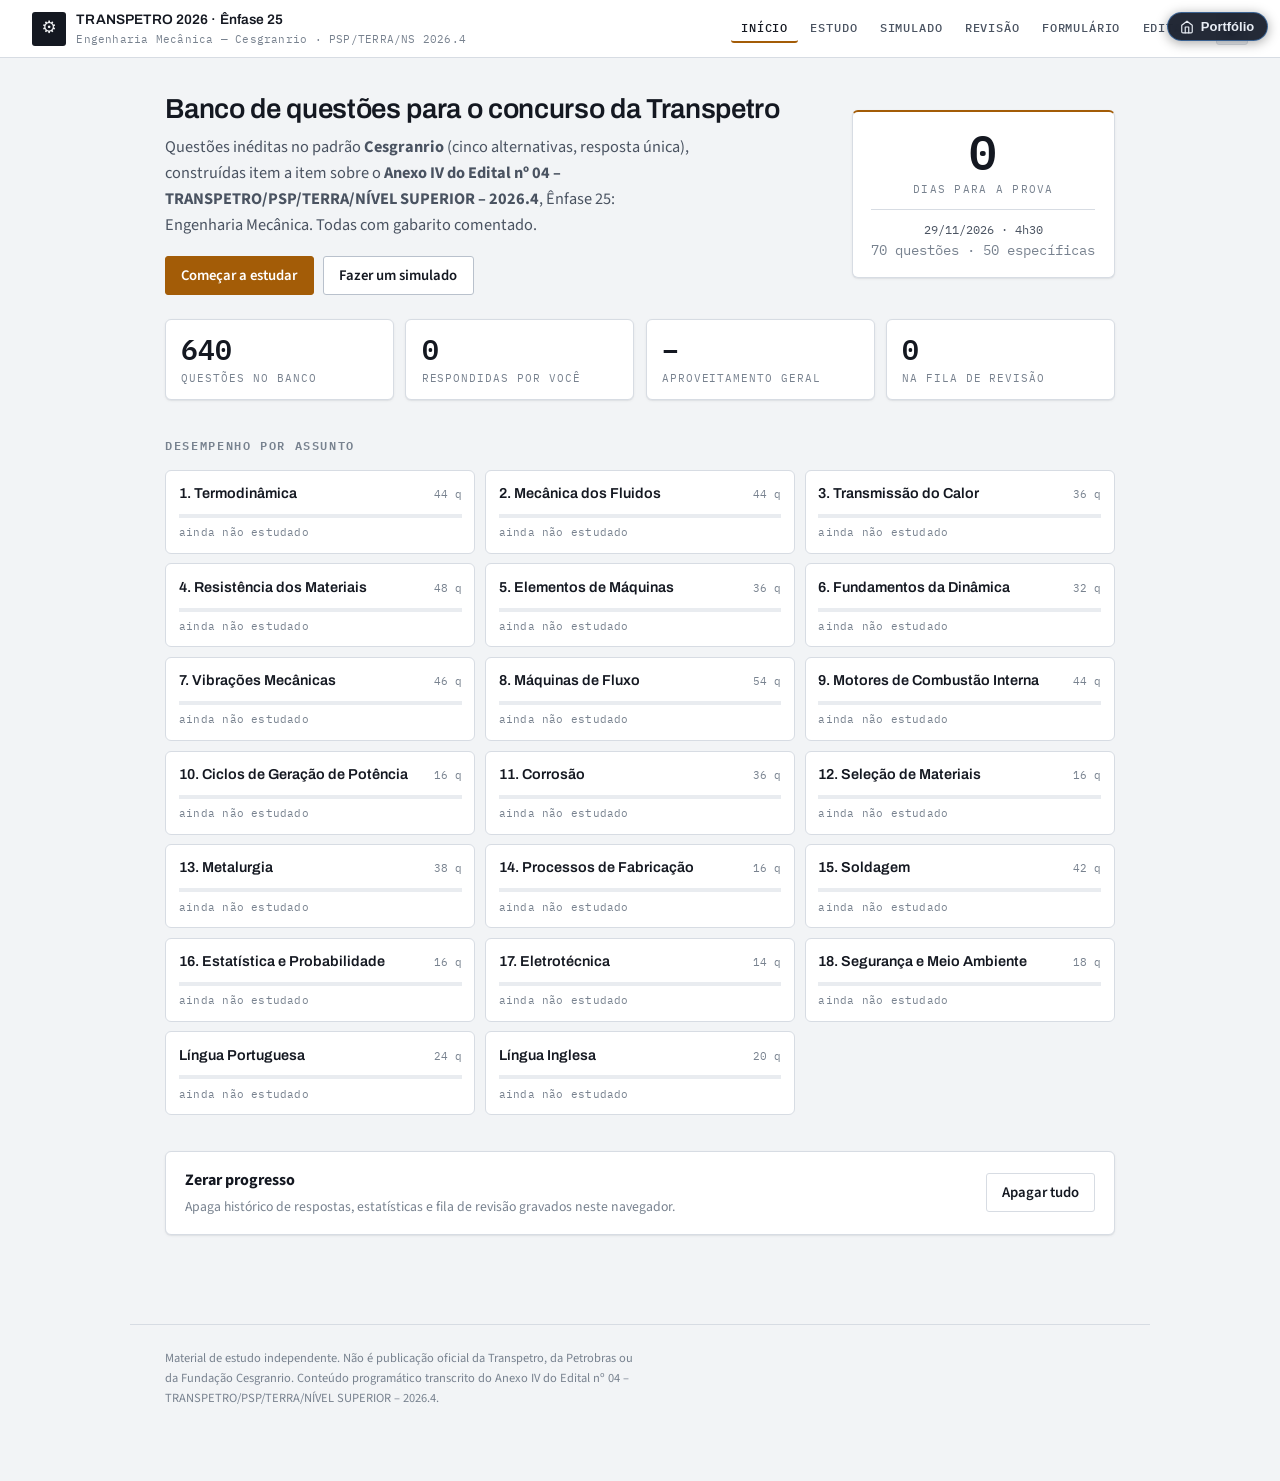
==== commit a08b1324: "feat: adiciona botao de volta ao portfolio Botao fixo no canto superior direito, em todas as paginas" ====
--- a/index.html
+++ b/index.html
@@ -256,6 +256,10 @@
 <script src="data/verbetes-3.js"></script>
 <script src="data/verbetes-4.js"></script>
 <script src="data/verbetes-5.js"></script>
+<script src="data/figuras-1.js"></script>
+<script src="data/figuras-2.js"></script>
+<script src="data/figuras-3.js"></script>
+<script src="data/simbolos.js"></script>
 <script src="data/q-termodinamica.js"></script>
 <script src="data/q-mecflu.js"></script>
 <script src="data/q-transcal.js"></script>
@@ -292,5 +296,40 @@
 <script src="data/q-portugues.js"></script>
 <script src="data/q-ingles.js"></script>
 <script src="assets/app.js"></script>
+<script src="assets/calc.js"></script>
+<!-- === Botao de volta ao portfolio - cole antes de </body> === -->
+<a id="mr-portfolio-btn" href="https://matheusmerlim1.github.io/" target="_blank" rel="noopener"
+   aria-label="Abrir o portf&oacute;lio de Matheus Raposo" title="Ver todos os meus projetos">
+  <svg width="14" height="14" viewBox="0 0 24 24" fill="none" stroke="currentColor"
+       stroke-width="2" stroke-linecap="round" stroke-linejoin="round" aria-hidden="true">
+    <path d="M3 9l9-7 9 7v11a2 2 0 0 1-2 2H5a2 2 0 0 1-2-2z"/><path d="M9 22V12h6v10"/>
+  </svg>
+  <span>Portf&oacute;lio</span>
+</a>
+<style>
+#mr-portfolio-btn {
+  position: fixed; top: 12px; right: 12px; z-index: 2147483000;
+  display: inline-flex; align-items: center; gap: .4rem;
+  padding: .42rem .8rem; border-radius: 999px;
+  font: 600 13px/1 -apple-system, BlinkMacSystemFont, 'Segoe UI', Roboto, sans-serif;
+  color: #e8edf5; text-decoration: none; white-space: nowrap;
+  background: rgba(18,24,38,.92);
+  border: 1px solid rgba(88,166,255,.45);
+  box-shadow: 0 2px 12px rgba(0,0,0,.35);
+  -webkit-backdrop-filter: blur(6px); backdrop-filter: blur(6px);
+  transition: transform .15s, border-color .15s, background .15s;
+}
+#mr-portfolio-btn:hover {
+  transform: translateY(-1px); color: #fff; text-decoration: none;
+  background: rgba(24,32,50,.96); border-color: #58a6ff;
+}
+#mr-portfolio-btn:focus-visible { outline: 2px solid #58a6ff; outline-offset: 2px; }
+@media (max-width: 520px) {
+  #mr-portfolio-btn { padding: .45rem; }
+  #mr-portfolio-btn span { display: none; }
+}
+@media print { #mr-portfolio-btn { display: none; } }
+</style>
+<!-- === fim do botao === -->
 </body>
 </html>
--- a/assets/style.css
+++ b/assets/style.css
@@ -611,4 +611,195 @@
   .vp{padding:0}
   .vp-caixa{max-height:100vh;height:100vh;border-radius:0;border:0}
 }
-@media print{ .vp{display:none !important} }+@media print{ .vp{display:none !important} }
+/* ============================================================
+   CALCULADORA DE APOIO
+   Painel flutuante, não modal: continua-se lendo o enunciado
+   enquanto se faz a conta.
+   ============================================================ */
+.calc-fab{
+  position:fixed;right:1.25rem;bottom:1.25rem;z-index:150;
+  display:flex;flex-direction:column;align-items:center;justify-content:center;gap:1px;
+  width:56px;height:56px;padding:0;cursor:pointer;
+  background:var(--surface);color:var(--ink);
+  border:1px solid var(--line-strong);border-radius:var(--r);
+  box-shadow:0 4px 14px rgba(20,24,33,.16);
+  transition:transform .12s ease, border-color .12s ease;
+}
+.calc-fab span{font-family:var(--mono);font-size:1.05rem;font-weight:600;line-height:1}
+.calc-fab small{
+  font-family:var(--mono);font-size:.56rem;letter-spacing:.1em;
+  text-transform:uppercase;color:var(--ink-3);line-height:1;
+}
+.calc-fab:hover{transform:translateY(-1px);border-color:var(--accent)}
+.calc-fab.ativo{background:var(--accent);color:var(--accent-ink);border-color:var(--accent)}
+.calc-fab.ativo small{color:var(--accent-ink);opacity:.75}
+.calc-fab.off{display:none}
+
+.calcp{
+  position:fixed;z-index:160;width:300px;
+  background:var(--surface);border:1px solid var(--line-strong);
+  border-radius:var(--r);box-shadow:0 10px 40px rgba(20,24,33,.28);
+  display:flex;flex-direction:column;overflow:hidden;
+}
+.calcp.hidden{display:none}
+.calcp.arrastando{user-select:none;box-shadow:0 16px 50px rgba(20,24,33,.36)}
+
+.calc-topo{
+  display:flex;align-items:center;justify-content:space-between;gap:.5rem;
+  padding:.45rem .4rem .45rem .7rem;cursor:move;
+  background:var(--surface-2);border-bottom:1px solid var(--line);
+}
+.calc-nome{
+  font-family:var(--mono);font-size:.66rem;text-transform:uppercase;
+  letter-spacing:.12em;color:var(--ink-3);
+}
+.calc-topo-acoes{display:flex;align-items:center;gap:.25rem}
+.calc-modo{
+  font-family:var(--mono);font-size:.62rem;font-weight:600;letter-spacing:.08em;
+  padding:.2rem .4rem;cursor:pointer;color:var(--accent);
+  background:var(--accent-wash);border:1px solid var(--line);border-radius:3px;
+}
+.calc-x{
+  background:none;border:0;cursor:pointer;color:var(--ink-3);
+  font-size:.9rem;line-height:1;padding:.2rem .35rem;border-radius:3px;
+}
+.calc-x:hover{color:var(--bad);background:var(--bad-wash)}
+
+.calc-visor{padding:.55rem .7rem .5rem;border-bottom:1px solid var(--line)}
+.calc-entrada{
+  width:100%;box-sizing:border-box;padding:.3rem 0;
+  font-family:var(--mono);font-size:1rem;color:var(--ink);
+  background:none;border:0;border-bottom:1px solid var(--line);outline:none;
+}
+.calc-entrada:focus{border-bottom-color:var(--accent)}
+.calc-entrada::placeholder{color:var(--ink-3);font-size:.78rem}
+.calc-saida{
+  min-height:1.45rem;margin-top:.3rem;text-align:right;
+  font-family:var(--mono);font-size:1.05rem;font-weight:600;color:var(--ink-2);
+  overflow-x:auto;white-space:nowrap;
+}
+.calc-saida.ok{color:var(--accent)}
+.calc-saida.erro{font-size:.74rem;font-weight:400;color:var(--bad);white-space:normal}
+
+.calc-teclado{
+  display:grid;grid-template-columns:repeat(6,1fr);gap:3px;padding:.5rem;
+}
+.calc-t{
+  padding:.5rem 0;cursor:pointer;
+  font-family:var(--mono);font-size:.86rem;color:var(--ink);
+  background:var(--surface-2);border:1px solid transparent;border-radius:3px;
+  transition:background .1s ease;
+}
+.calc-t:hover{background:var(--line);border-color:var(--line-strong)}
+.calc-t:active{transform:translateY(1px)}
+.calc-t.fn{font-size:.72rem;color:var(--ink-2);background:transparent;border-color:var(--line)}
+.calc-t.num{font-weight:600}
+.calc-t.op{color:var(--accent);font-weight:600}
+.calc-t.lim{color:var(--bad)}
+.calc-t.igual{
+  background:var(--accent);color:var(--accent-ink);font-weight:600;
+  display:flex;align-items:center;justify-content:center;
+}
+.calc-t.igual:hover{background:var(--accent);filter:brightness(1.08)}
+
+.calc-hist{
+  max-height:104px;overflow-y:auto;padding:0 .5rem .4rem;
+  border-top:1px solid var(--line);
+}
+.calc-h{
+  display:flex;justify-content:space-between;align-items:baseline;gap:.6rem;
+  width:100%;padding:.28rem .2rem;cursor:pointer;text-align:left;
+  background:none;border:0;border-bottom:1px dotted var(--line);
+}
+.calc-h:hover{background:var(--surface-2)}
+.calc-h-e{
+  font-family:var(--mono);font-size:.7rem;color:var(--ink-3);
+  overflow:hidden;text-overflow:ellipsis;white-space:nowrap;
+}
+.calc-h-r{font-family:var(--mono);font-size:.78rem;font-weight:600;color:var(--ink);flex:none}
+.calc-vazio{
+  padding:.5rem .2rem;font-size:.7rem;color:var(--ink-3);text-align:center;
+}
+.calc-pe{
+  padding:.4rem .7rem;font-size:.64rem;color:var(--ink-3);
+  background:var(--surface-2);border-top:1px solid var(--line);
+}
+.calc-pe b{color:var(--ink-2);font-weight:600}
+
+@media(max-width:600px){
+  .calc-fab{right:.8rem;bottom:.8rem;width:48px;height:48px}
+  .calcp{
+    left:0 !important;right:0;top:auto !important;bottom:0;
+    width:100%;border-radius:var(--r) var(--r) 0 0;border-bottom:0;
+  }
+  .calc-topo{cursor:default}
+  .calc-hist{max-height:72px}
+}
+@media print{ .calcp, .calc-fab{display:none !important} }
+
+/* calculadora encaixada na própria questão: sai do position:fixed e
+   entra no fluxo, logo abaixo das alternativas */
+.calcp.inline{
+  position:static;width:100%;max-width:340px;
+  margin:.9rem 0 .2rem;box-shadow:none;
+  border-color:var(--line);
+}
+.calcp.inline .calc-topo{cursor:default}
+.calcp.inline .calc-nome::after{
+  content:" · nesta questão";letter-spacing:.06em;color:var(--ink-3);opacity:.7;
+}
+
+/* ============================================================
+   FIGURAS DAS QUESTÕES E DOS RESUMOS
+   Desenhos vetoriais embutidos. Herdam a cor do texto, então
+   acompanham o tema; na impressão saem em preto sobre branco.
+   ============================================================ */
+.qfig{
+  margin:.9rem 0;padding:.8rem .6rem .5rem;
+  background:var(--surface-2);border:1px solid var(--line);border-radius:var(--r);
+}
+.qfig svg{display:block;width:100%;max-width:400px;height:auto;margin:0 auto;color:var(--ink)}
+.qfig-leg{
+  margin:.5rem 0 0;font-family:var(--mono);font-size:.66rem;
+  color:var(--ink-3);text-align:center;letter-spacing:.02em;
+}
+/* traços da figura */
+.qfig .f-g{fill:none;stroke:currentColor;stroke-width:2.4;stroke-linecap:round}
+.qfig .f-l{fill:none;stroke:currentColor;stroke-width:1.1}
+.qfig .f-l2{fill:none;stroke:var(--ink-3);stroke-width:1.4}
+.qfig .f-c{fill:none;stroke:var(--accent);stroke-width:1.8}
+.qfig .f-d{fill:none;stroke:var(--ink-3);stroke-width:.8;stroke-dasharray:4 3}
+.qfig .f-p{fill:currentColor;stroke:none}
+.qfig .f-pl{fill:currentColor;stroke:none}
+.qfig .f-pc{fill:var(--accent);stroke:none}
+.qfig .f-p2{fill:var(--ink-3);stroke:none}
+.qfig .f-hatch{fill:var(--accent);opacity:.14;stroke:none}
+/* rótulos */
+.qfig text{font-family:var(--mono);paint-order:stroke}
+.qfig .f-t{fill:currentColor;font-size:12px}
+.qfig .f-t2{fill:var(--ink-2);font-size:10px}
+.qfig .f-t3{fill:var(--ink-3);font-size:9px}
+.qfig .f-ta{fill:var(--accent);font-size:11px}
+/* dentro do painel de resumo do assunto */
+.vp-corpo .qfig{margin:.6rem 0 0}
+@media print{
+  .qfig{background:none;border-color:#999;break-inside:avoid}
+  .qfig svg{color:#000}
+}
+
+/* legenda das variáveis nas fórmulas do resumo do assunto */
+.vp-vars{
+  display:grid;grid-template-columns:auto 1fr;gap:.18rem .7rem;
+  margin:.55rem 0 0;padding:.55rem .7rem;
+  background:var(--surface-2);border-left:2px solid var(--line-strong);border-radius:0 3px 3px 0;
+}
+.vp-vars dt{
+  font-family:var(--mono);font-size:.8rem;font-weight:600;color:var(--accent);
+  white-space:nowrap;text-align:right;
+}
+.vp-vars dd{margin:0;font-size:.8rem;color:var(--ink-2);line-height:1.45}
+@media(max-width:520px){
+  .vp-vars{grid-template-columns:1fr;gap:0}
+  .vp-vars dt{text-align:left;margin-top:.4rem}
+}
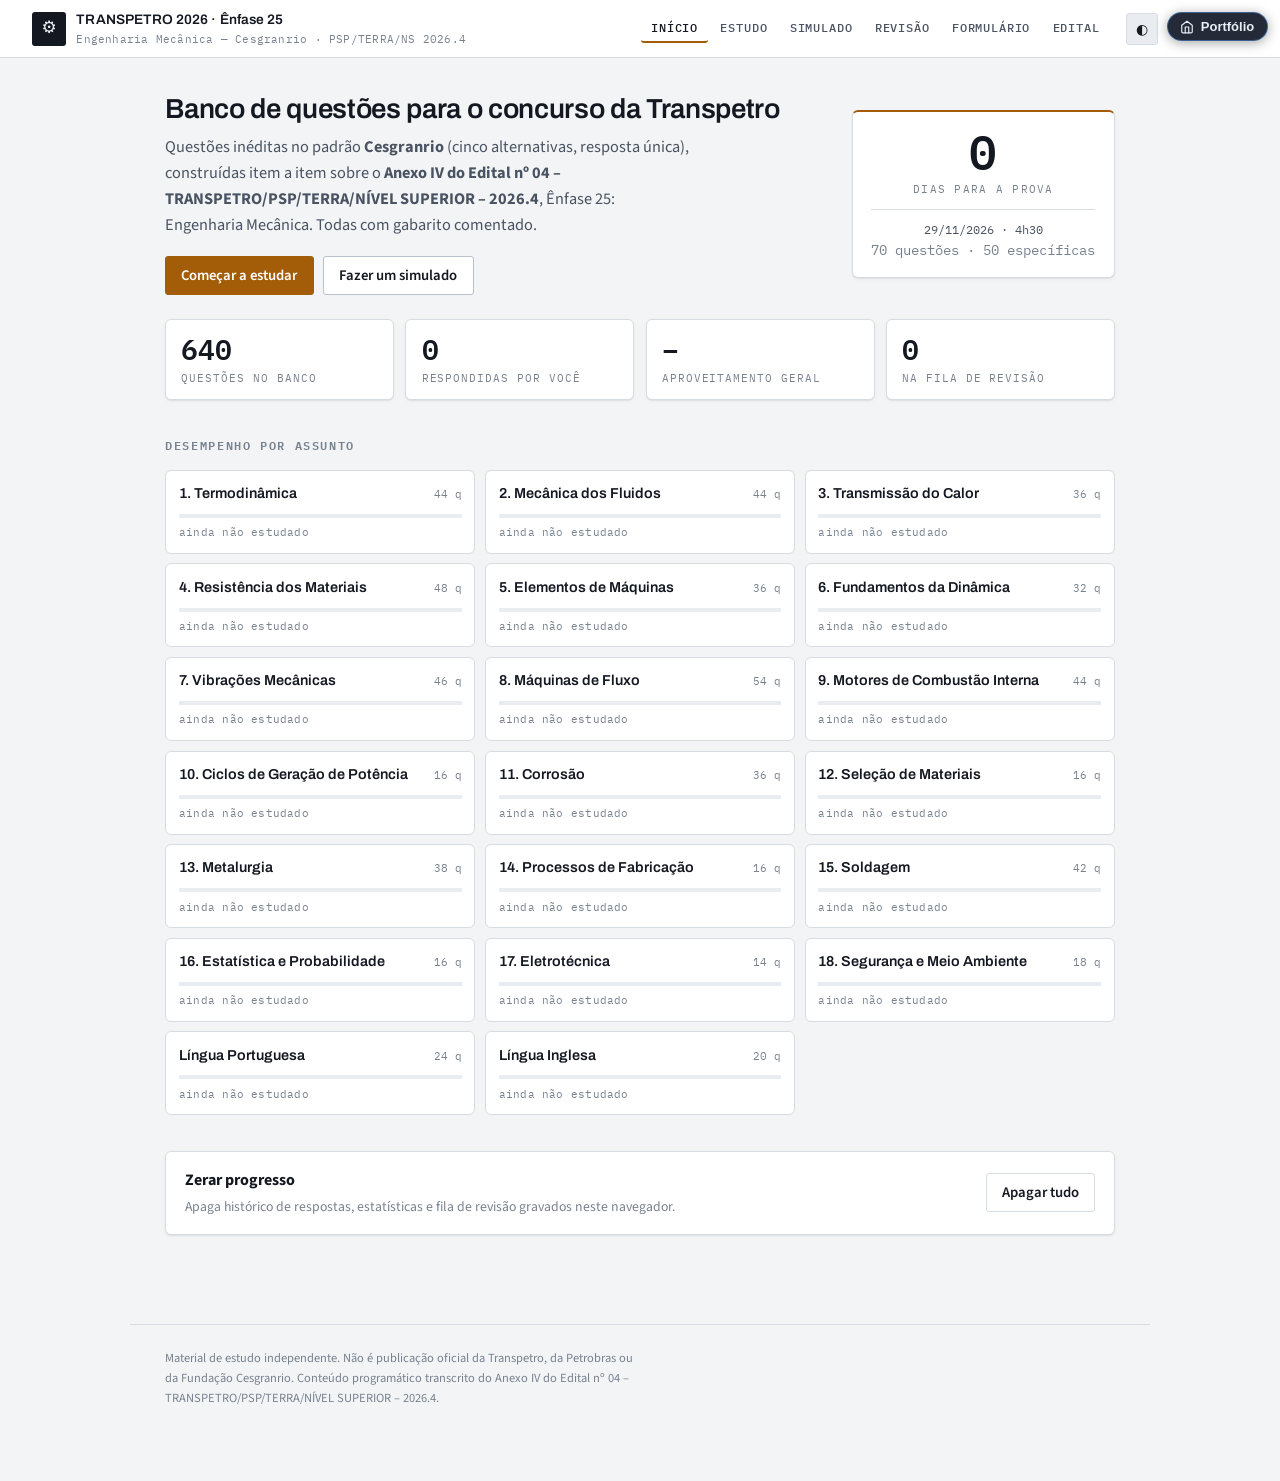
==== commit cc373267: "fix: botao de portfolio deixa de cobrir controles do proprio site O bloco agora olha o que existe em" ====
--- a/index.html
+++ b/index.html
@@ -330,6 +330,64 @@
 }
 @media print { #mr-portfolio-btn { display: none; } }
 </style>
+<script>
+/* Se ja existir algum controle embaixo do botao, empurra o conteudo daquela
+   barra para a esquerda, abrindo espaco em vez de cobrir o que estava la. */
+(function () {
+  var btn = document.getElementById('mr-portfolio-btn');
+  if (!btn) return;
+  var CONTROLES = 'a,button,input,select,textarea,summary,[role="button"],[onclick]';
+  var ajustados = [];
+
+  function desfazer() {
+    for (var i = 0; i < ajustados.length; i++) {
+      ajustados[i].el.style.paddingRight = ajustados[i].antes;
+    }
+    ajustados = [];
+  }
+
+  /* sobe ate o elemento que se comporta como barra (ocupa quase toda a largura) */
+  function barra(el) {
+    for (var n = 0; el && n < 8; n++, el = el.parentElement) {
+      if (el === document.body || el === document.documentElement) return null;
+      if (el.getBoundingClientRect().width >= innerWidth * 0.6) return el;
+    }
+    return null;
+  }
+
+  function ajustar() {
+    desfazer();
+    var r = btn.getBoundingClientRect();
+    if (!r.width) return;
+    var reserva = Math.ceil(r.width + 20);
+    var y = Math.round(r.top + r.height / 2);
+    var alvos = [];
+
+    btn.style.visibility = 'hidden';
+    for (var x = Math.floor(r.right); x > r.left - 8; x -= 10) {
+      if (x < 1 || x > innerWidth - 1) continue;
+      var sob = document.elementFromPoint(x, y);
+      if (!sob || !sob.closest) continue;
+      var ctrl = sob.closest(CONTROLES);
+      if (!ctrl) continue;
+      var alvo = barra(ctrl);
+      if (alvo && alvos.indexOf(alvo) < 0) alvos.push(alvo);
+    }
+    btn.style.visibility = '';
+
+    for (var j = 0; j < alvos.length; j++) {
+      var el = alvos[j];
+      if ((parseFloat(getComputedStyle(el).paddingRight) || 0) >= reserva) continue;
+      ajustados.push({ el: el, antes: el.style.paddingRight });
+      el.style.paddingRight = reserva + 'px';
+    }
+  }
+
+  function agendar() { requestAnimationFrame(ajustar); }
+  if (document.readyState === 'complete') agendar(); else addEventListener('load', agendar);
+  addEventListener('resize', agendar);
+})();
+</script>
 <!-- === fim do botao === -->
 </body>
 </html>
